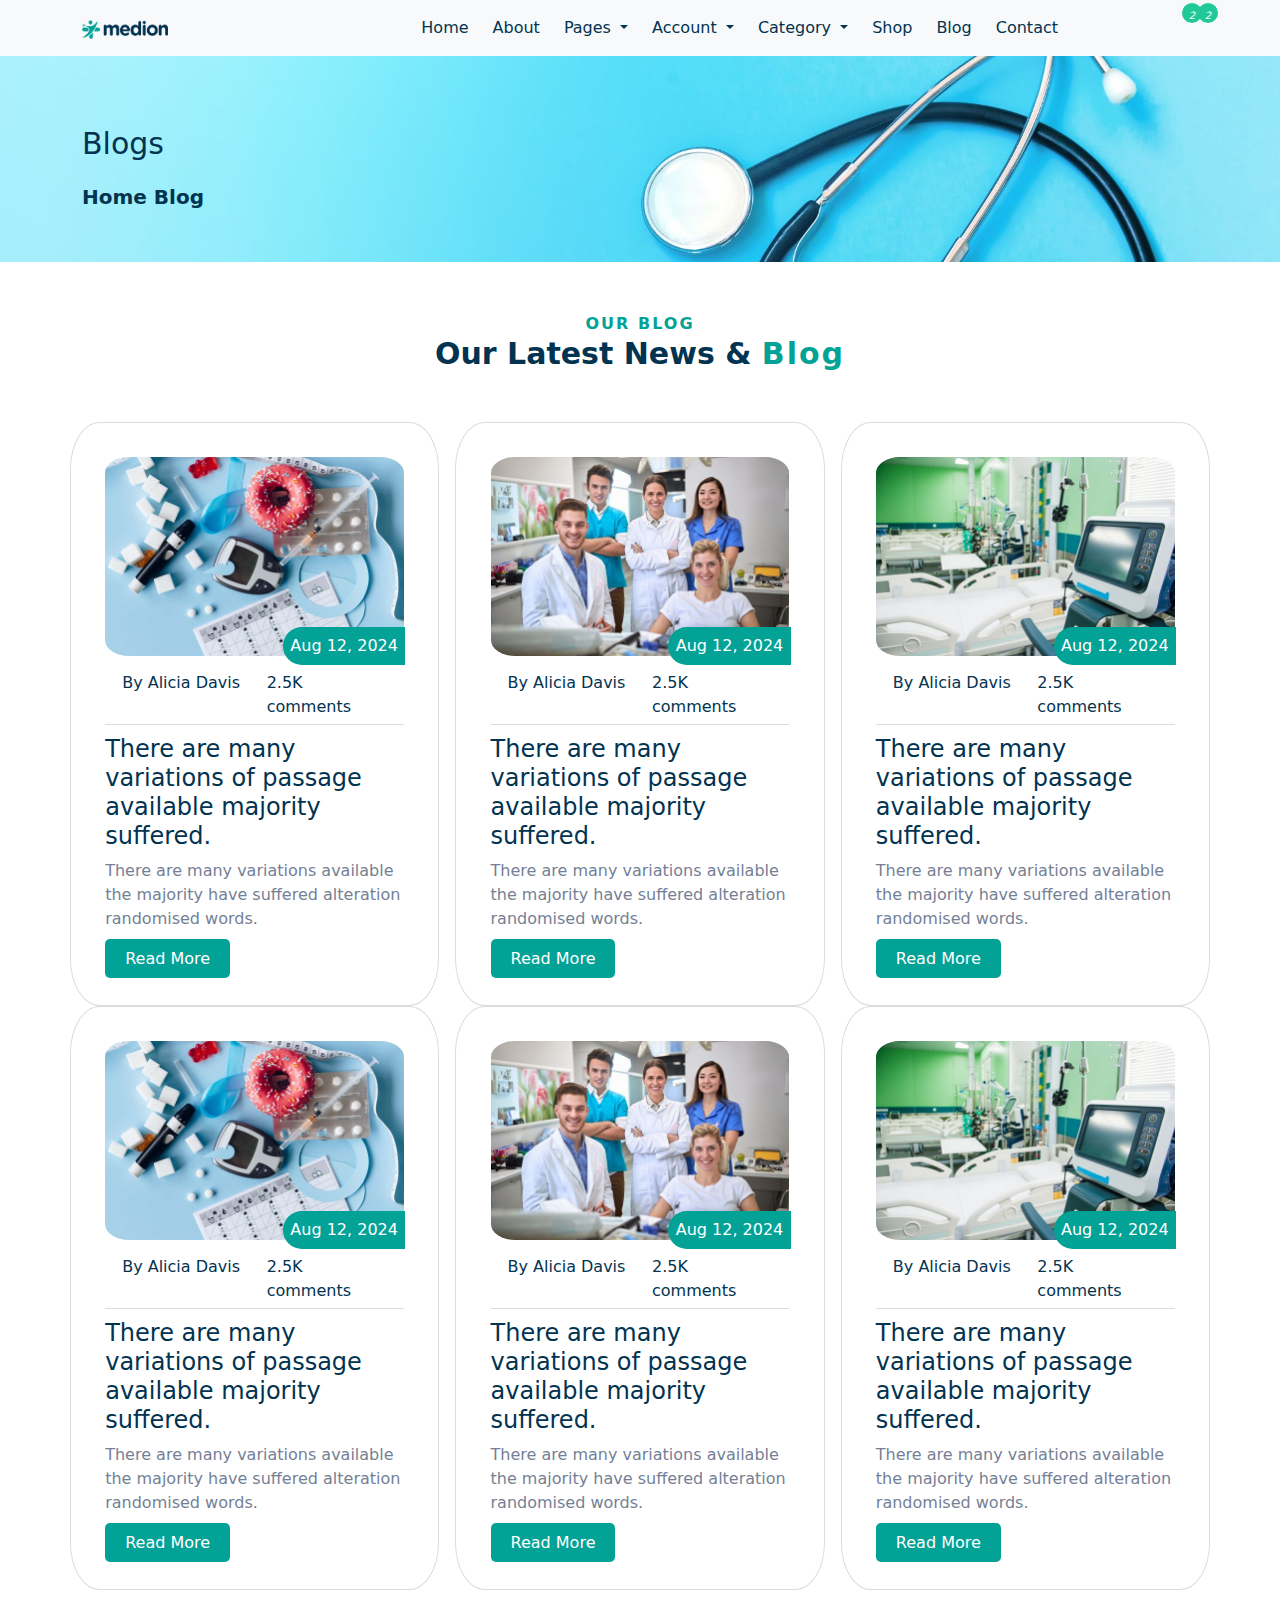
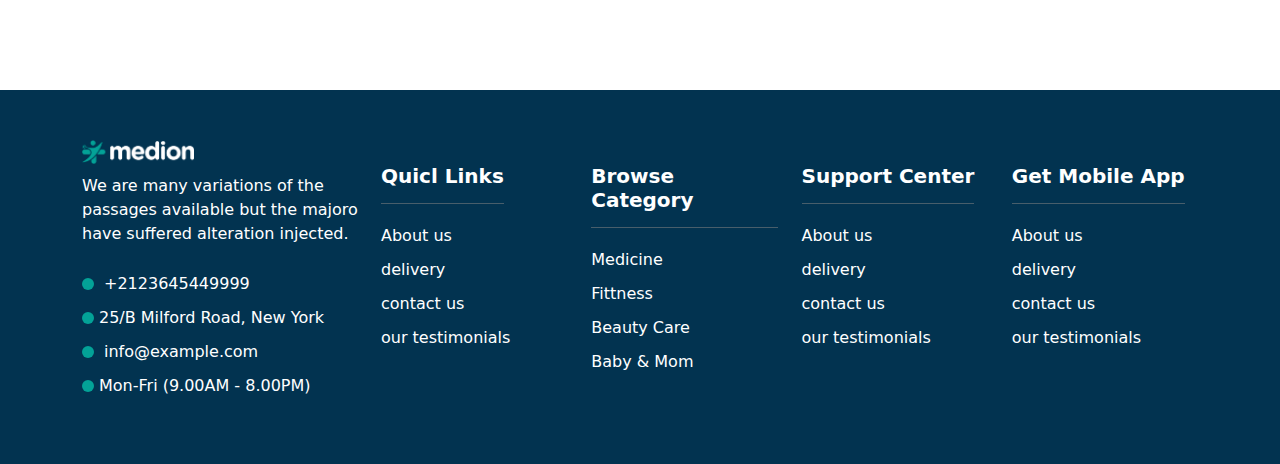
==== blog.html @ 7d769458 "Add files via upload" ====
<!DOCTYPE html>
<html lang="en">
<head>
    <meta charset="UTF-8">
    <meta name="viewport" content="width=device-width, initial-scale=1.0">
    <title>blog</title>
    <link rel="stylesheet" href="https://cdnjs.cloudflare.com/ajax/libs/font-awesome/6.6.0/css/all.min.css" integrity="sha512-Kc323vGBEqzTmouAECnVceyQqyqdsSiqLQISBL29aUW4U/M7pSPA/gEUZQqv1cwx4OnYxTxve5UMg5GT6L4JJg==" crossorigin="anonymous" referrerpolicy="no-referrer" />
    <link href="https://cdn.jsdelivr.net/npm/bootstrap@5.3.3/dist/css/bootstrap.min.css" rel="stylesheet" integrity="sha384-QWTKZyjpPEjISv5WaRU9OFeRpok6YctnYmDr5pNlyT2bRjXh0JMhjY6hW+ALEwIH" crossorigin="anonymous"/>
    <link
  rel="stylesheet"
  href="https://cdn.jsdelivr.net/npm/swiper@11/swiper-bundle.min.css"
 
/>
    
    <link href="./assets/css/style.css" rel="stylesheet"  />
    <link href="./assets/css/blog.css" rel="stylesheet"  />
   
</head>
<body>
      <!-- navbar section -->  
      <nav class="navbar navbar-expand-lg   bg-body-tertiary  position-sticky top-0   ">
        <div class="container" >
          <a class= " navbar-brand logo" href="#"> <img    src="./assets/img/logo.png" /></a>
          <button class="navbar-toggler" type="button" data-bs-toggle="collapse" data-bs-target="#navbarSupportedContent" aria-controls="navbarSupportedContent" aria-expanded="false" aria-label="Toggle navigation">
            <span class="navbar-toggler-icon"></span>
          </button>
          <div class="collapse navbar-collapse " id="navbarSupportedContent">
            <ul class="navbar-nav me-auto mb-2 mb-lg-0 gap-2">
              <li class="nav-item">
                <a class="nav-link" href="./index.html">Home</a>
              </li>
              <li class="nav-item">
                <a class="nav-link" href="./about.html">About</a>
              </li>
              <li class="nav-item dropdown">
                <a class="nav-link dropdown-toggle" href="#" role="button" data-bs-toggle="dropdown" aria-expanded="false">
                  Pages
                 </a>
                 <ul class="dropdown-menu">
                   <li><a class="dropdown-item" href="./index.html">Home</a></li>
                   <li><a class="dropdown-item" href="./about.html">About</a></li>
                   <li><a class="dropdown-item" href="./shop.html">Shop</a></li>
                   <li><hr class="dropdown-divider"></li>
                   <li><a class="dropdown-item" href="./blog.html">Blogs</a></li>
                   <li><a class="dropdown-item" href="./contact.html">Contact Us</a></li>
                 </ul>
              </li>
              <li class="nav-item">
                <a class="nav-link dropdown-toggle" href="#" role="button" data-bs-toggle="dropdown" aria-expanded="false">
                    Account
                  </a>
              </li>
              <li class="nav-item">
                <a class="nav-link dropdown-toggle" href="#" role="button" data-bs-toggle="dropdown" aria-expanded="false">
                   Category
                  </a>
              </li>
              <li class="nav-item">
                <a class="nav-link" href="./shop.html">Shop</a>
              </li>

              <li class="nav-item">
                <a class="nav-link" href="#">Blog</a>
              </li>
              <li class="nav-item">
                <a class="nav-link" href="./contact.html">Contact</a>
              </li>
            </ul>
          </div>
            <div class="right-nav d-flex gap-3 ">
                <a  href="#"  > 
                    <i class="fa-solid fa-magnifying-glass "> </i>
                </a>
                      
                <a  href="#" > 
                    <i class="fa-regular fa-heart wish-list">
                       
                    </i>
                  
                </a>
        
                <a  href="#" > 
                    <i class="fa-solid fa-bag-shopping bag"></i>
                </a>
            </div>
          
           
           
         
        </div>
      </nav>

      <header>
        <div class="header">
            <div class="container">
           
                <h3>Blogs</h3>
                <div class="home">
    
    <a href="./index.html">
        <i class="fa-solid fa-house"></i>
    Home
    
    </a>
    <i class="fa-solid fa-angles-right"></i>
   Blog
    
    
    
                </div>
            </div>
        </div>
 
      </header>


<!-- news -->

<div class="news">

    <div class="container">
      <div class="title">
         <span > OUR BLOG</span>
      <h3>Our Latest News & <span> Blog</span></h3>
      </div>
     
      <div class="row gap-3">
  
      <div class="col blog">
      
        <img src="./assets/img/news/new1.jpg"/>
        <div class="writer row">
  
            <a href="#"  class="col">
              <i class="fa-regular fa-user"></i>
              By Alicia Davis
            </a>
            <a href="#" class="col">
              <i class="fa-regular fa-comments"></i>
             2.5K comments
                       </a>
        
  
        
        </div>
        <div class="date rounded-start-pill">
          <i class="fa-solid fa-calendar-days"></i>
          Aug 12, 2024
        </div>
  
       <a href="#"><h4>There are many variations of passage available majority suffered.</h4> </a>
       <p>There are many variations available the majority have suffered alteration randomised words.</p>
       
       <a href="#" class="shop-btn"> 
       Read More
         <i class="fa-solid fa-arrow-right"></i>
     </a>
      </div>
  
  
      <div class="col blog">
        <img src="./assets/img/news/new2.jpg"/>
        <div class="writer row">
  
            <a href="#"  class="col">
              <i class="fa-regular fa-user"></i>
              By Alicia Davis
            </a>
            <a href="#" class="col">
              <i class="fa-regular fa-comments"></i>
             2.5K comments
                       </a>
        
  
        </div>
        <div class="date rounded-start-pill">
          <i class="fa-solid fa-calendar-days"></i>
          Aug 12, 2024
        </div>
       <a href="#"><h4>There are many variations of passage available majority suffered.</h4> </a>
       <p>There are many variations available the majority have suffered alteration randomised words.</p>
       
       <a href="#" class="shop-btn"> 
       Read More
         <i class="fa-solid fa-arrow-right"></i>
     </a>
      </div>
  
      <div class="col blog">
        <img src="./assets/img/news/new3.jpg"/>
        <div class="writer row">
  
            <a href="#"  class="col">
              <i class="fa-regular fa-user"></i>
              By Alicia Davis
            </a>
            <a href="#" class="col">
              <i class="fa-regular fa-comments"></i>
             2.5K comments
                       </a>
        
  
        </div>
        <div class="date rounded-start-pill">
          <i class="fa-solid fa-calendar-days"></i>
          Aug 12, 2024
        </div>
       <a href="#"><h4>There are many variations of passage available majority suffered.</h4> </a>
       <p>There are many variations available the majority have suffered alteration randomised words.</p>
       
       <a href="#" class="shop-btn"> 
       Read More
         <i class="fa-solid fa-arrow-right"></i>
     </a>
      </div>
      
      </div>
  
      <div class="row gap-3">
  
        <div class="col blog">
        
          <img src="./assets/img/news/new1.jpg"/>
          <div class="writer row">
    
              <a href="#"  class="col">
                <i class="fa-regular fa-user"></i>
                By Alicia Davis
              </a>
              <a href="#" class="col">
                <i class="fa-regular fa-comments"></i>
               2.5K comments
                         </a>
          
    
          
          </div>
          <div class="date rounded-start-pill">
            <i class="fa-solid fa-calendar-days"></i>
            Aug 12, 2024
          </div>
    
         <a href="#"><h4>There are many variations of passage available majority suffered.</h4> </a>
         <p>There are many variations available the majority have suffered alteration randomised words.</p>
         
         <a href="#" class="shop-btn"> 
         Read More
           <i class="fa-solid fa-arrow-right"></i>
       </a>
        </div>
    
    
        <div class="col blog">
          <img src="./assets/img/news/new2.jpg"/>
          <div class="writer row">
    
              <a href="#"  class="col">
                <i class="fa-regular fa-user"></i>
                By Alicia Davis
              </a>
              <a href="#" class="col">
                <i class="fa-regular fa-comments"></i>
               2.5K comments
                         </a>
          
    
          </div>
          <div class="date rounded-start-pill">
            <i class="fa-solid fa-calendar-days"></i>
            Aug 12, 2024
          </div>
         <a href="#"><h4>There are many variations of passage available majority suffered.</h4> </a>
         <p>There are many variations available the majority have suffered alteration randomised words.</p>
         
         <a href="#" class="shop-btn"> 
         Read More
           <i class="fa-solid fa-arrow-right"></i>
       </a>
        </div>
    
        <div class="col blog">
          <img src="./assets/img/news/new3.jpg"/>
          <div class="writer row">
    
              <a href="#"  class="col">
                <i class="fa-regular fa-user"></i>
                By Alicia Davis
              </a>
              <a href="#" class="col">
                <i class="fa-regular fa-comments"></i>
               2.5K comments
                         </a>
          
    
          </div>
          <div class="date rounded-start-pill">
            <i class="fa-solid fa-calendar-days"></i>
            Aug 12, 2024
          </div>
         <a href="#"><h4>There are many variations of passage available majority suffered.</h4> </a>
         <p>There are many variations available the majority have suffered alteration randomised words.</p>
         
         <a href="#" class="shop-btn"> 
         Read More
           <i class="fa-solid fa-arrow-right"></i>
       </a>
        </div>
        
        </div>
  
    </div>
  
  
  
  
  
  </div>

    










  
  <!-- footer -->
  
  
   <footer>
  
  <div class="container">
  
  <div class="footer-content">
  
  <div class=" footer-start">
  
    <a class= " navbar-brand logo" href="#"> <img    src="./assets/img/logo-light.png" /></a>
  
    <p>We are many variations of the passages available but the majoro have suffered alteration injected.</p>
  
    <ul>
    <li>
      <a href="tel:+2123645449999">
        <i class="fa-solid fa-phone"></i>
        +2123645449999
      </a>
    </li>
  
    <li>
     
      <i class="fa-solid fa-location-dot"></i>
        25/B Milford Road, New York
     
    </li>
    <li>
      <a href="mailto:info@example.com">
        <i class="fa-regular fa-envelope"></i>
        info@example.com
      </a>
    </li>
  
  
    <li>
     
      <i class="fa-regular fa-clock"></i>
      Mon-Fri (9.00AM - 8.00PM)
     
    </li>
    </ul>
  
  
  
  </div>
  
  
  
  <div class="footer-end row">
  
  
   <div class="links col">
  
    <h4>Quicl Links</h4>
    <ul>
     
      <li>
        <a  href="">
  About us
        </a>
      </li>
  
      <li>
        <a  href="">
  delivery
        </a>
      </li>
  
      <li>
        <a  href="">
  contact us
        </a>
      </li>
  
      <li>
        <a href="">
  our testimonials
        </a>
      </li>
  
    </ul>
  
   </div>
  
  
   <div class="browse col">
  
    <h4>Browse Category</h4>
    <ul>
     
      <li>
        <a  href="">
  Medicine
        </a>
      </li>
  
      <li>
        <a  href="">
  Fittness
        </a>
      </li>
  
      <li>
        <a  href="">
  Beauty Care
        </a>
      </li>
  
      <li>
        <a href="">
  Baby & Mom
        </a>
      </li>
  
    </ul>
  
   </div>
  
  
   <div class="support col">
  
    <h4>Support Center</h4>
    <ul>
     
      <li>
        <a  href="">
  About us
        </a>
      </li>
  
      <li>
        <a  href="">
  delivery
        </a>
      </li>
  
      <li>
        <a  href="">
  contact us
        </a>
      </li>
  
      <li>
        <a href="">
  our testimonials
        </a>
      </li>
  
    </ul>
  
   </div>
  
  
   <div class="apps col">
  
    <h4>Get Mobile App</h4>
    <ul>
     
      <li>
        <a  href="">
  About us
        </a>
      </li>
  
      <li>
        <a  href="">
  delivery
        </a>
      </li>
  
      <li>
        <a  href="">
  contact us
        </a>
      </li>
  
      <li>
        <a href="">
  our testimonials
        </a>
      </li>
  
    </ul>
  
   </div>
    
  </div>
    
  
  
  </div>
  
  
  </div>
  
   </footer>
  

    
<script src="https://cdn.jsdelivr.net/npm/swiper@11/swiper-bundle.min.js"></script>
<script src="https://cdn.jsdelivr.net/npm/bootstrap@5.3.3/dist/js/bootstrap.bundle.min.js" integrity="sha384-YvpcrYf0tY3lHB60NNkmXc5s9fDVZLESaAA55NDzOxhy9GkcIdslK1eN7N6jIeHz" crossorigin="anonymous"></script>
 <script src="./assets/js/main.js" ></script>
</body>
</html>
---- assets/css/style.css ----
*{

padding: 0;
margin: 0;
}
body{

 color: #023350;

}

li{

  list-style-type: none;
}

:root{

    --mainColor: #03A297;
    --secondoryColor: #FD6A6A;
}


a {
    text-decoration: none;
    color: #023350;
}

.navbar{
    background-color: transparent;
    z-index: 1000;
}
.navbar a{
  color: #023350;
  font-weight: 500;
}

.navbar .container{

    gap: 100px;
}
  .logo img{ 

    width: 40%;
 }


.nav-item a:hover{

    color: var(--mainColor);
}



.wish-list::after,.navbar .bag::after{
    content: '2';
   color: #fff;
   background-color:#20c997;
   width: 10px;
padding: 5px;
   height: 10px;
   border-radius: 50%;
  font-size: 10px;
position: absolute;
   top: 3px;
 box-sizing: content-box;
 text-align: center;

}

.scrollNav{

    background-color: #fff;
    box-shadow: 0 10px 10px rgba(0,0,0,0.3);

  
}
 /* hero */
.hero{
    background-image: url("https://live.themewild.com/medion/assets/img/hero/bg.png");
  
 background-size: cover;
position: relative;

}

.hero-info{



    margin-top: 100px;

}
.hero-info h1{

  width: 80%;
}

.hero-info span{
    color: var(--mainColor);
}

.sub-title{

    padding: 10px 20px;
    background-color: #009688; /* Adjust the color as needed */
    color: #fff;
    font-weight: bold;
    font-size: 18px;
    text-align: center;
    border-radius: 5px;
    clip-path: polygon(100% 0, 95% 50%, 100% 100%, 0% 100%, 5% 50%, 0% 0%);
text-transform: uppercase;
    width: 60%;
   
}

.hero .buttons{

    display: flex;
    gap:20px;
  
}
.shop-btn , .about-btn{

  
    color: #fff;
    padding: 10px 20px;
    border-radius: 5px;
    text-align: center;
   
    cursor: pointer;
    transition-property: background-color;
    transition-duration: 0.3s;
    transition-delay: 0.3s;
    transition-timing-function: ease-out;
}
.shop-btn {
    background-color: var(--mainColor);
  
}

.shop-btn:hover{

    background-color: #FD6A6A;
}
.about-btn{
    background-color: #FD6A6A;
  
}
.about-btn:hover{
    background-color: var(--mainColor);
}

.hero-img{

    position: relative;

   
}
.hero-img img{

    width: 90%;
   
}

.hero  .img-info{
  position: absolute;
  top:20%;
  bottom: 0;
  left: 60%;
  right: 0;
}
.img-info{
   
align-items: flex-end;
    display: flex;
    background-color: #fff;
    align-items: center;
    height: fit-content;
    
    color: var(--mainColor);
    padding: 15px;
   
   gap: 15px;
  
   font-weight: bold;
  


}
.img-info img{
    width: 30%;
  height: 30%;
  border-radius: 50%;
background-color: var(--mainColor);
padding: 10px;

}


/* search form */

.search-form {
    position: absolute;
    top:105%;
    bottom: 0;
    left: 0;
    right: 0;
}
.search-form form{
    background-color: #fff;
    padding: 20px 15px;
    width: 70%;
    border-radius: 30px;
 box-shadow: 0px 8.23719596862793px 8.23719596862793px rgba(0, 0, 0, 0.1);;
 
}

.search-form  select { 

    border-radius: 10px;
    border: solid gray 1;
    padding: 10px;
    width:calc((100% - 20px) / 4);
    color: gray;

    cursor: pointer;
}


.search-form  .search-input{

    border-radius: 10px;
    border: solid gray 1;
    padding: 10px;
   flex-grow: 1;
}

.search-btn{

    background-color: var(--mainColor);
    color: #fff;
    padding: 10px 20px;
    border-radius: 10px;
    border: solid gray 1;
    cursor: pointer;
    transition-property: background-color;
    transition-duration: 0.3s;
    transition-delay: 0.3s;
    transition-timing-function: ease-in;
   

  
}
.search-btn:hover{
    background-color: #FD6A6A;
}
/* categories */
.categories{

    margin: 100px;

}
.sub-titles{
    display: flex;
        align-items: center;
        gap: 10px;
        justify-content: space-between;
    position: relative;
    margin-bottom: 40px;
}
.sub-titles a {
    color: var(--mainColor);
    font-size: 20px;
    transition-duration: 0.3s;
    transition-delay: 0.3s;
    transition-timing-function: ease-in;
}
.sub-titles a:hover{
    color: var(--secondoryColor);
}
.sub-titles h2::before{
    content: "";
    position: absolute;
    left: 0;
    bottom: -10px;
    background: rgba(3, 162, 151, .08);
    border-radius: 0 50px 50px 0;
    width: 10%;
    height: 100%;
    z-index: -1;
}
 .sub-titles h2::after{
    content: "";
    position: absolute;
    left: 0;
    bottom: -10px;
    border-bottom:3px solid var(--mainColor);
 
    width: 5%;
    height: 100%;

}
.category{

    text-align: center;
    display: flex;
    flex-direction: column;
    justify-content: center;
    align-items: center;
    gap: 10px;
    padding: 20px;
    margin: 20px 0;
    border-radius: 30%;
    border: 2px solid rgba(128, 128, 128, 0.425);
    transition: transform 0.3s ease;
}

.category:hover{
    cursor: pointer;
    border: 2px solid var(--mainColor);
    transform: scale(1.1);
}


.category .icon {
    background-color :var(--mainColor);
   
    position: relative;
width:130px;
height: 130px; 
border-radius: 50%;
display: flex;
    justify-content: center;
    align-items: center;
    margin-bottom: 25px;

}
.category .icon::before{
    content: " ";
    position: absolute;
    inset: -10px;
    border: 2px dashed var(--mainColor) ;
    border-radius: 50%;
}
.categories img{
width: 70%;
height: 70%;

}


.categories span{
    color: var(--mainColor);
}

/* small_banner */

.small_banner{

    margin: 100px;
}
.banner_item{

    position: relative;
    height: 100%;

   
}
.banner_item img{

    width: 100%;
    border-radius: 7%;
    
}

.banner_item_content{
    position: absolute;
    top:24%;
    left: 10%;
    display: flex;
    flex-direction: column;
    gap: 5px;
    justify-content: flex-start;
    align-items: flex-start;

}

.banner_item_content h3{
    width:60%;
}

.banner_item_content p{
   background-color: var(--mainColor);
  width:max-content;
   padding: 5px 10px;
   text-transform: uppercase;
   font-size: 15px;
   color: #fff;
   font-weight: 600;
}

.banner_item_content a{

    border-bottom: 2px solid #000;
    padding: 5px;
    font-weight: 600;
}

.banner_item_content a:hover{

   color: var(--mainColor);
   border-color: var(--mainColor);
}

/* trend_items */

.trend_items{

    margin: 100px;
   
}



.swiper {
    width: 100%
  }
  .item{

    padding: 20px;
    display: flex;
    flex-direction: column;
    gap:20px
  }
  .trend_items .item::before{
    content: "";
    position: absolute;
    left: 0;
    right: 0;
    bottom: -50px;
    background: rgba(3, 162, 151, .08);
    border-radius: 50px 50px;
    width: 100%;
    height: 80% ;
    transform: skewY(15deg);
    z-index: -1;

}



  .item a{
    display: flex;
  
    gap: 5px;

  }
  .image img{

    width: 100%;
  }

  .swiper .swiper-button-prev ,.swiper .swiper-button-next{

    width:50px;
    height: 50px;
    background-color: var(--mainColor);
    color: #fff;
    border-radius: 50%;
    cursor: pointer;
  display: block;
  }
  .image{

    position: relative;
    padding: 10px;
  }

 .image .product-info{

    position: absolute;
    top: 0;
    left:0;
    right: 0;
    bottom: 0;
    padding: 5px;
  
    display:flex;
    flex-direction: column;
    justify-content: space-between;
    align-items: flex-start
  }

   .image .product-info  p{

    color:#fff;
    background-color: var(--secondoryColor);
  
    width:max-content;
     padding: 5px 10px;
     text-transform: uppercase;
     font-size: 12px;
   align-self: flex-end;
   
     font-weight: 600;
  }

 .image .product-info  .icons{

    align-self: center;

    display: none;

  
  }

  .item:hover .image .icons{


    display: flex;
    gap:10px;
  
  }

 .item:hover .image .icons i{

    color: #fff;
    background-color: var(--mainColor);
    width: 40px;
    height: 40px;
    border-radius: 50%;
    padding: 10px;
    font-size: 20px;
    text-align: center;
  }



  .product-content {
    display: flex;
    flex-direction: column;
    gap: 5px;
    
  }

  .item h4{

    font-size: 20px;
  
  }

  .item h4:hover{

   color: var(--mainColor);
  
  }

  .star{

    color: gold;
    font-size: 15px;
    margin-right: 5px;
  }
  .price{
    display: flex;
    align-items: center;
    justify-content: space-between;
 
  }

 .price span{

    font-weight: 500;
    color: var(--secondoryColor)


  }

  .price .discount{

   text-decoration: line-through;
   color: #757F95;

  }


 .price a{
    display: flex;
    flex-direction: row;
  }
  .price i{

    color: #fff;
    background-color: var(--mainColor);
    width: 40px;
    height: 40px;
    border-radius: 50%;
    padding: 10px;
    font-size: 20px;
    text-align: center;
  }

.price  p{
    display: none;
  }

 .price a:hover p{

    display:block;
    background-color: var(--mainColor);
   padding: 0 1px  ;
  

  }


 .image .product-info  .new{

    background-color: var(--mainColor);
  }


  
  /* features */
  .features{
    margin: 100px;
    
  }

  .features .container{

    background-color: #023350;
    border-radius: 20px;
    padding: 40px 0;
  }

  .feature {
   
    display: flex;
    align-items: center;
    justify-content: center;
   gap: 20px;
    color: #fff;

    border-right:  1px solid #7d828b6c ;

  }

  .feature-icon{
    background-color: var(--mainColor);
    padding: 20px ;
    border-radius: 30% 70% 70% 30% / 30% 30% 70% 70%;
position: relative;
  }

  .feature-icon::before{

    content: "";
    position: absolute;
    top: -11%;
    left: -11%;
   
    width: 96%;
    height: 114%;
    border: 3px solid var(--mainColor);
    border-radius: 30% 70% 70% 30% / 30% 30% 70% 70%;
   
  }
  .feature i{

    font-size: 35px;
  }

  .features .last {
  
    border-right:  none ;
  }


  /* popular-items */
.popular-items{
    margin: 100px;
    
}



.popular-items .nav-pills{
   margin-top: 30px ;
   
    justify-content: space-between;
}

 .item{

    margin-top: 20px;
}


.popular-items .nav-pills button{

    color:#023350 ;
    font-weight: 500;
    text-transform: capitalize;
    background-color:rgba(3, 162, 151, .08) ;
    font-size: 16px;
    font-weight: 600;
}


.popular-items .nav-pills .active{

    background-color:#023350 ;
}
  .product-banner img{

    width: 100%;

    border-radius: 10%;

  

  }


  /* big-banner */

  .big-banner{
    background-image: url(./big-banner.jpg);
   background-size: cover;
    padding: 50px 0;
    margin: 100px 0;
  }

  .big-banner-info{

    display: flex;
    flex-direction: column;
    justify-content: center;
    align-items: center;
    gap:15px;
  }

  .big-banner-info h4{

    letter-spacing: 5px;
  }
  .big-banner-info h2{
    font-size: 40px;
  }
  .big-banner-info p{
    border-top: 1px solid #023350;
    border-bottom: 1px solid #023350;
    padding: 5px 0;
    font-size: 20px;
    
  }

  /* brands */
  .brands{
    margin: 100px 0;
  }

  .brands img{
    width: 100%;
    
  }

  .brand {
      
    padding: 20px 0;
    
  }

  /* video */

  .video-product-list{
    position: relative;
  }
  .video{
    margin: 100px 0  0 0;
    background-image: url(./video.jpg);
    background-size: cover;
    padding: 250px 0;
    filter: brightness(0.7);
    text-align: center;

   
  }

 
  .video-play i{

    color: #fff;
    background-color: var(--secondoryColor);
    font-size: 30px;
    width: 75px;
    height: 75px;
    box-shadow:10px 0 0 #fd6a6a7b , -10px 0 0 #fd6a6a7b , 0 -10px 0px #fd6a6a7b ,0 10px 0px #fd6a6a7b  ;
    animation: move 2s infinite alternate;
    position: relative;

  }

 
  .video-play i::before{
 
    position: absolute;
    top:23%;
    left: 1%;
    

    width :80px;
    height: 80px;
    border-radius: 50%;
   


  }

  @keyframes move {


    0% {
      transform: scale(80%);
    }
    100% {
      transform:scale(100%);
    }

  }


  
  /* products-list */
 
  .products-list{

 
    
    position: absolute;
    top: 85%;
    left:0 ;
    right: 0;
    bottom: 10%;
    z-index: 1;
  }

  .product-list{

    border-radius: 5%;
    display: flex;
    flex-direction: column;
    background-color: #fff;
  }

  .product-list  h3{
    margin: 15px;
padding: 10px 0;
    border-bottom: 1px solid rgba(128, 128, 128, 0.603);
     position: relative;
     font-weight: bold;
  }

  .product-list  h3::after{




   content: "";
   position: absolute;
   left: 0;
   bottom: 0px;
   border-bottom:2px solid var(--mainColor);

   width: 15%;
   height: 100%;
  }

  .product-list-item{

    display: flex;
    align-items: center;
   gap: 15ox;
    background: rgba(3, 162, 151, .08);
   
    padding:3px 5px;
    border-radius: 15px;
    position: relative;

    margin: 15px;
  }

  .product-list-item .image-porduct{
    background-color: #fff;
    border-radius: 20% ;
    width: 35%;
    padding: 5px;
    margin: 8px;
  }

  .product-list-item .image-porduct img{
  
    width: 100%;
  
    transition: transform 0.5 0.5s;
  }

  .product-list-item  .product-list-content{

    flex-grow: 1;
  }

  .product-list-item:hover .image-porduct img{

        transform: scale(1.2);
  }


/* deal */
  .deal{
    padding: 20px 0;
    background-color: rgba(3, 162, 151, .08);
    margin-top: 650px;
  }

  .deal .swiper {
    width: 100%;
    height: 100%;
    
  }

  .deal .swiper-slide {
    text-align: center;
    font-size: 18px;

    display: flex;
    justify-content: center;
    align-items: center;
  
    margin: 50px 0;
  }
  .deal  .swiper-slide :hover{
    cursor:grab;
  }

  .deal  .swiper-slide img {
    display: block;
    width: 100%;
   
    object-fit: cover;
  }

  .deal .deal-content{

  display: flex;
  flex-direction: column;
  align-items: flex-start;
  justify-content: center;
  gap :30px
  }

  .deal-content  h4{
    letter-spacing: 5px;
    color: var(--secondoryColor);
    font-weight: 500;
  }

  .deal-content  h1{

    font-weight: 700;
  }

  .deal-content  p {

    text-align: start;
  line-height: 2;
    width: 90%;
  }
 


  .countdown{
    display: flex;
    align-items: center;
    justify-content: space-between;
    gap: 15px;
    width: 100%;
  }
   .countdown .time{

    width: 20% ;
    background-color: #fff;
    font-weight: 600;
    padding: 10px;
      border-radius: 8px;
    display: flex;
    flex-direction: column;
    align-items: center;
    justify-content: center;
  }

  .countdown .time span{
    font-size: 40px;
    font-weight: bold;
    color: var(--secondoryColor);
  }



  .deal .shop-btn{

    background-color: var(--secondoryColor);
  }

  .deal .shop-btn:hover{

    cursor: pointer;
  }

  .deal .shop-btn:hover{

    background-color: var(--mainColor);
  }

  .deal .deal-img{
    position: relative;
  }

  .deal .deal-discount {

       background-color: var(--secondoryColor);
       color: #fff;
       position: absolute;
       top:4% ;
       left: 26%;
        width: 110px;
       height:  110px;
       padding: 2%;
       border-radius: 50%;


  }

  .deal .deal-discount h3{

    font-size: 40px;
    font-weight: 900;
  }

  /* about */
  .about{
    margin: 100px 0;
    
  }

  .about .about-img{

    position: relative;
  }

  .about .about-img img{
    
width: 100%;
border-radius: 25%;
  }

  .about .about-img .image2{

    align-self: flex-end;
  }

  .about .about-img  .shape{
    width:200px;
    height: 163px;
    position: absolute;
    right: 6%;
    top: 0;
    border-radius: 0;
  }

  .about .about-img  .img-info {

    position: absolute;
    top: 8%;
    left: 45%;
    right: 20%;
    
   }
  .about .about-img  .img-info img{
    width: 30%;
    height: 30%;
    border-radius: 50%;
  }

  .about-info{

    display: flex;
    flex-wrap: wrap;
    flex-direction: column;
    justify-content: center;
    align-items: flex-start;
    gap: 15px;
    flex-wrap: wrap;
  }

  .about-info h4 ,.choose h5{
    text-transform: uppercase;
    color: var(--mainColor);
    letter-spacing: 4px;
  }
  .about-info h2 {
    width: 90%;
    font-weight: 700;
  }
  .about-info p{
    color: #757F95;
  }
  
  .about-info ul {

    display: flex;
    gap: 15px;
    flex-wrap: wrap;
    padding: 0;
  }



  .about-info ul  li{

    width: calc((100% - 15px) / 2);
    display: flex;
    align-items: center;

    gap: 10px;
    color: #023350;
    font-weight:700;
   
  }

  .about-info  li i{
    color: #fff;
    background-color: #023350;
    padding: 3%;
    border-radius: 50%;
  }


/* choose */

.choose{

  margin: 100px 0;
  background-color: #f5f5f5;
  padding: 100px 0;
}


.choose .choose-img img{

  width: 100%;
}

.choose .title{

  padding:25px 8px;
}
.choose h2{

  font-weight: 700;
}
.choose p{
  padding:30px 8px;
  color: #757F95;
}

.choose-item {
  display: flex;

  padding: 2% 0 0 2%;
  align-items: flex-start;
  gap: 10px;
  margin-top: 50px ;
  background-color: #fff;
  border-radius: 15% 15% 15% 0;
}

.choose-item img{ 

  width: 17%;
  background-color: var(--mainColor);
  padding: 2%;
  border-radius: 50% 50% 50% 0;
}



/* testimonials */


.testimonials{
  background-color: #023350;
  margin: 100px 0 ;
  padding: 100px 0;

}
.testimonials .title{
  color: var(--mainColor);
  text-transform: uppercase;
  text-align: center;
  letter-spacing: 5px;
}
.testimonials h2{
  color: #fff;
  text-align: center;
  margin-bottom: 50px;
  font-weight: 700;

}
 .testimonials .swiper {
   background-color: #023350;

  width: 100%;
  height: 100%;

}

.testimonials .swiper-slide {
  text-align: center;
  font-size: 18px;
  background: #fff;
  display: flex;
  justify-content: center;
  align-items: center;
  margin-bottom: 100px;
  border-radius: 7%;
}

.testimonial-item{
  text-align: left;
  display: flex;
  flex-wrap: wrap;
  flex-direction: column;
  align-items: flex-start;
  gap: 10px;
  padding: 5%;

 

 
}
.testimonials .author{
  display: flex;
  align-items: center;
  gap:5%;
  background-color: #023350;
  color: #fff;
  padding: 2%;
 
}

.testimonials .author img{

  width: 30%;
  border-radius: 50%;
}

.testimonials .author .author-info{
 text-align: left;
}

.testimonials .author .author-info span{

  color: var(--mainColor);
}

.testimonial-item .star{

  color: var(--mainColor);
}

/* news */

.news .title{
  margin: 50px 0;
  text-align: center;
}

.news .title h3{
  font-weight: 700;
  font-size: 30px;
}
.news  span{

  color: var(--mainColor);
  letter-spacing: 2px;
  font-weight: 700;

}
.news .blog {
  border: 1px solid gainsboro;
  border-radius: 8%;
  padding:3%;
  position: relative;
}
.news img{
  width: 100%;
  border-radius: 8%;
}

.news .blog:hover img{
  transform: scale(1.1);
}

.news .writer{

  padding: 5px;
  margin: 10px 0;

  border-bottom: 1px solid gainsboro;
}

.news .writer i{

  color: var(--mainColor);

}

.blog p{

color: #757F95;
}

.news a:hover{
  color: var(--mainColor);
}
.news .shop-btn{

  margin-top: 20px ;
}
.news .shop-btn:hover{
background-color: var(--secondoryColor);

color: #fff;

}

.news .date{
position: absolute;
right: 9%;
top: 35%;
  background-color: var(--mainColor);
  padding: 2%;
  color: #fff;
  font-weight: 500;
}

/* newsletter */
.newsletter{
  color: #fff;
  margin: 100px 0;
}

.newsletter .newsletter-content{
  background-image: url(./newsletter.jpg);
  background-size: cover;
  display: flex;
  flex-direction: column;
  flex-wrap: wrap;
  align-items: center;
  gap: 15px;
  position: relative;
  padding: 110px 0;
  z-index: 1;
 
}

.newsletter .newsletter-content h3{
text-transform: uppercase;
  font-size: 30px;
  font-weight: 600;
}



.newsletter-content .email{

  background-color: #fff;
  width: 50%;
  padding: 15px 15px;
  border: 1px solid transparent
  ;
}

.newsletter-content .shop-btn{
   position: absolute;
   bottom: 30%;
   right: 24%;
}


/* instagram */


.instagram{
  margin: 100px 0;
}

.instagram h2{

  font-size: 40px;
  font-weight: 700;
  text-align: center;
}
.instagram .swiper {
  width: 100%;
  height: 100%;
}

.instagram .swiper-slide {
  text-align: center;
  font-size: 18px;
  background: #fff;
  display: flex;
  justify-content: center;
  align-items: center;
  margin: 50px 0;
  position: relative;
   border-radius: 10%;
}

.instagram .swiper-slide img {
  display: block;
  width: 100%;
  height: 100%;
  object-fit: cover;
  border-radius: 10%;
}

.hide-insta {
  display: none;
}

.hide-insta i{
  color: #fff;
  background-color: var(--mainColor);
  padding: 5PX;
  border-radius: 50%;
  font-size: 30px;
}
.instagram .swiper-slide:hover .hide-insta{
   cursor: pointer;
  display: block;
  position: absolute;
  top:0%;
  left:0;
  bottom: 0;
  right: 0;
background-color: rgba(0, 0, 0, 0.3);
text-align: center;
display: flex;
align-items: center;
justify-content: center;
  

}


footer{
  margin-top: 100px;
  background-color: #023350;
  color: #fff;
}

.footer-content{

  display: flex;
  flex-wrap: wrap;
  align-items: center;
  gap: 20px;
  padding: 50px 0;
}
.footer-content a{
  color: #fff;


}

.footer-content a:hover{
  color: var(--mainColor);


}
footer .footer-start{
  width: 25%;
  display: flex;
  flex-direction: column;
  gap: 10px;
 align-items: flex-start;
}

footer .footer-start ul{
  display: flex;
  flex-direction: column;
  gap: 10px;
 align-items: flex-start;
 padding: 0;
 width: 100%;
}

footer .footer-start ul li{
  display: flex;
  align-items: center;
  gap: 5px;
width: 100%;
  text-align: left;
}
footer .footer-start ul li i{
  background-color: var(--mainColor);
  padding: 6px;
  border-radius: 50%;
}

footer .footer-start ul li a{ 
  display: flex;
  align-items: center;
  gap: 10px;
  justify-content: flex-start;
}

footer .footer-end{
  flex-grow: 1;

}

footer .footer-end .col{
  display: flex;
  flex-direction: column;
  gap: 10px;
align-items: flex-start;
}

footer .footer-end  h4{
  font-weight: 700;
  font-size: 20px;
  margin-bottom: 10px;
  border-bottom:  1px solid rgba(128, 128, 128, 0.564);
  padding-bottom: 15px;
}

footer .footer-end  ul{
  display: flex;
  flex-direction: column;
  gap: 10px;
  padding: 0;
}
---- assets/css/blog.css ----
.header{

    padding: 50px 0;
    background-image: url(./about.jpg);
    background-repeat: no-repeat;
    background-size: cover;

   
}

.header h3{
    font-size: 30px;
    margin: 20px 0;
}
.header a:hover{

color: var(--secondoryColor);
}

.header .home{
    font-size: 20px;
    font-weight: 600;
}
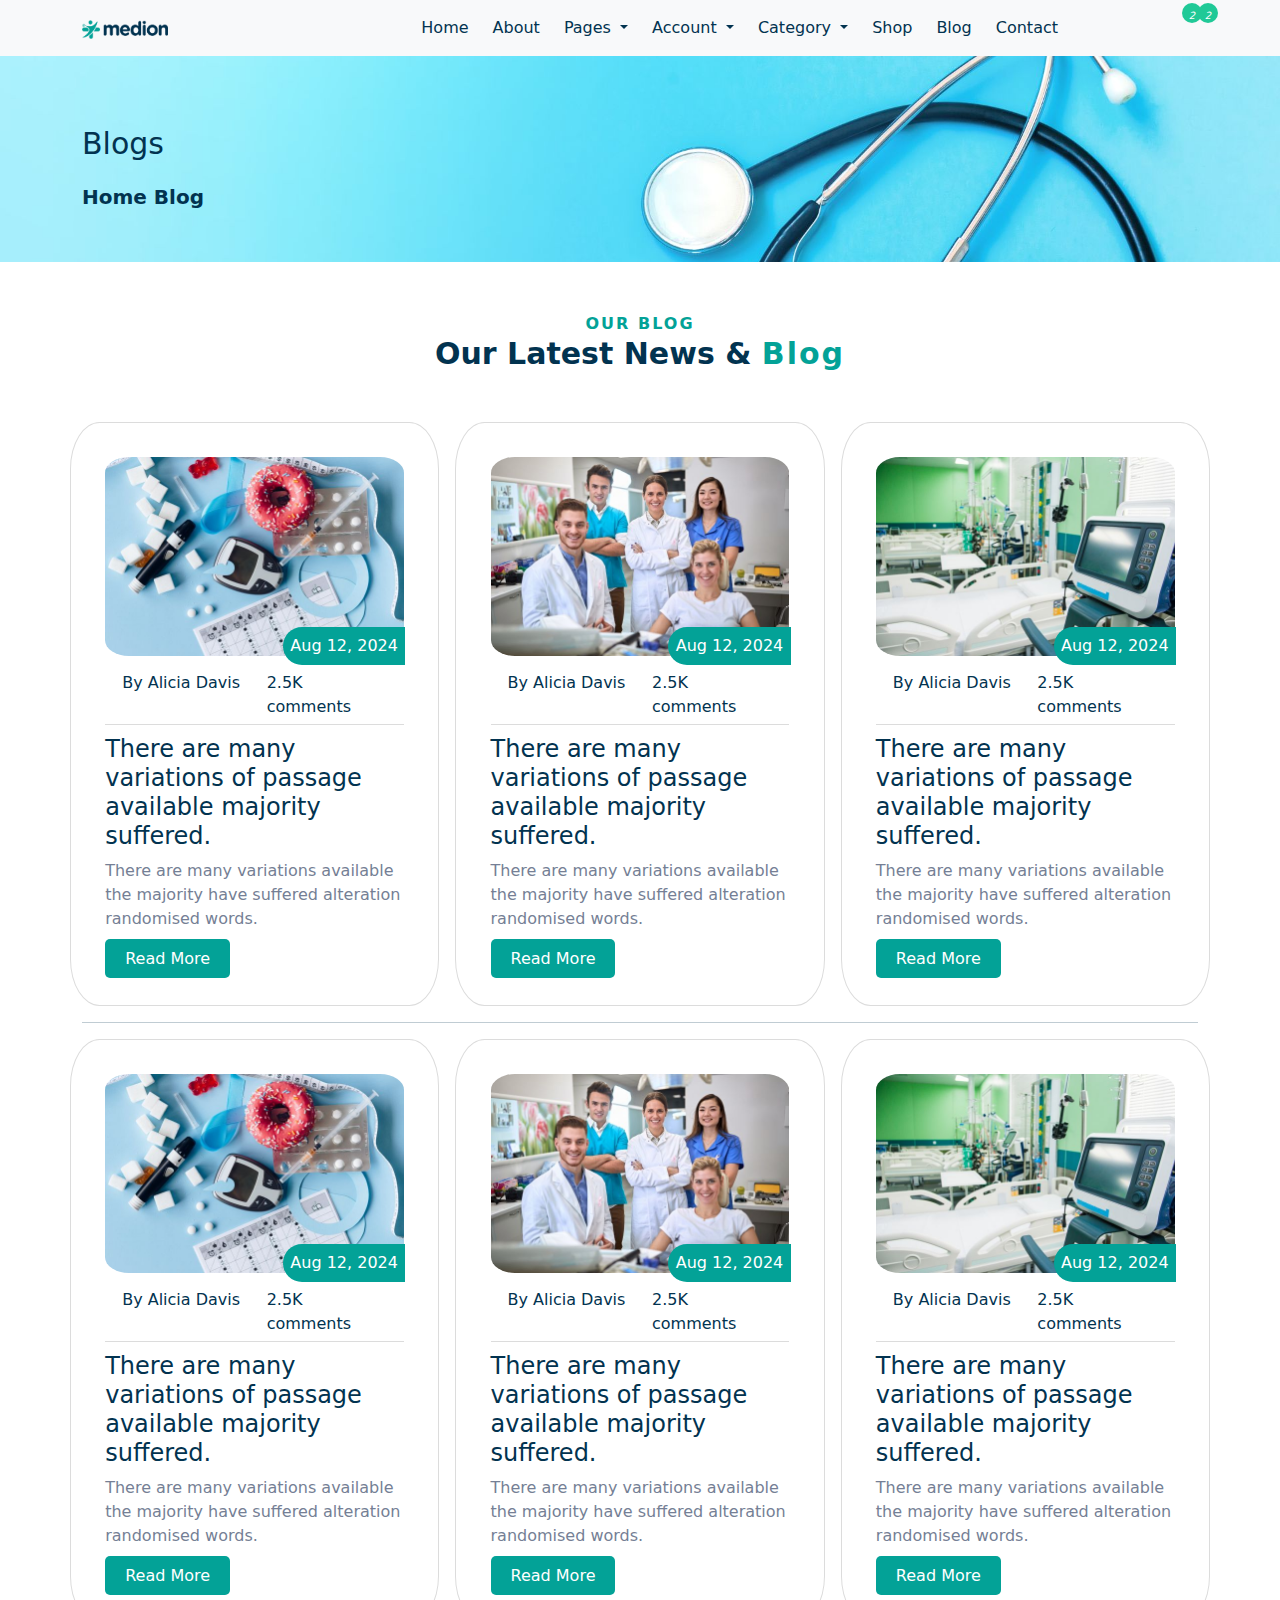
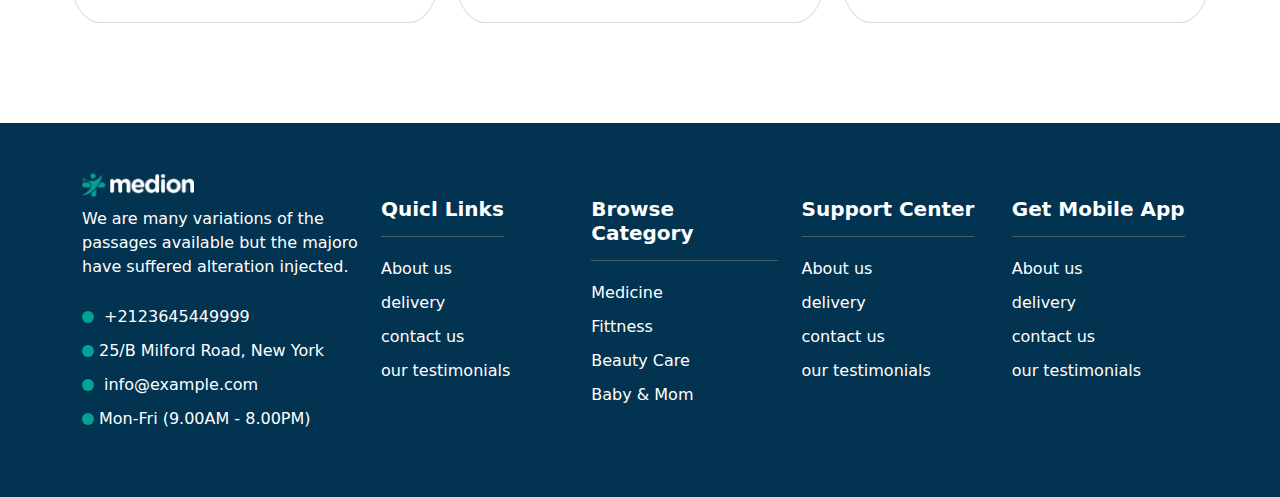
==== commit 8a61464d: "Add files via upload" ====
--- a/blog.html
+++ b/blog.html
@@ -215,7 +215,7 @@
       </div>
       
       </div>
-  
+  <hr/>
       <div class="row gap-3">
   
         <div class="col blog">
--- a/assets/css/style.css
+++ b/assets/css/style.css
@@ -1557,4 +1557,76 @@
   flex-direction: column;
   gap: 10px;
   padding: 0;
-}+}
+
+
+
+/* modal */
+
+.my_modal{
+  background-color: rgba(0,0,0,0.8);
+  width: 100%;
+  height: 100%;
+  position:fixed;
+  top: 0;
+  left: 0;
+  display: flex;
+  align-items: center;
+  justify-content: center;
+  z-index: 2;
+}
+
+.my_modal .img{
+
+  background-color: #fff;
+  padding: 20px;
+  border-radius: 15px;
+  box-shadow: 0 4px 8px  rgba(0,0,0,0.5);
+  position: relative;
+}
+
+
+
+.my_modal img{
+
+  width: 400px;
+  margin: 20px;
+}
+
+
+.close-btn,.left-btn,.right-btn{
+
+  position: absolute;
+  font-size: 20px;
+
+background-color: #00000085;
+color: #fff;
+  border-radius: 50%;
+  padding: 5px;
+
+  cursor: pointer;
+ 
+}
+
+.close-btn{
+
+  top:10px;
+  right: 10px;
+
+}
+
+.left-btn {
+
+  left: 10px;
+  top: 50%;
+}
+
+.right-btn{
+ right: 10px;
+  top:  50%;
+}
+
+.d-none{
+  display: none;
+}
+
